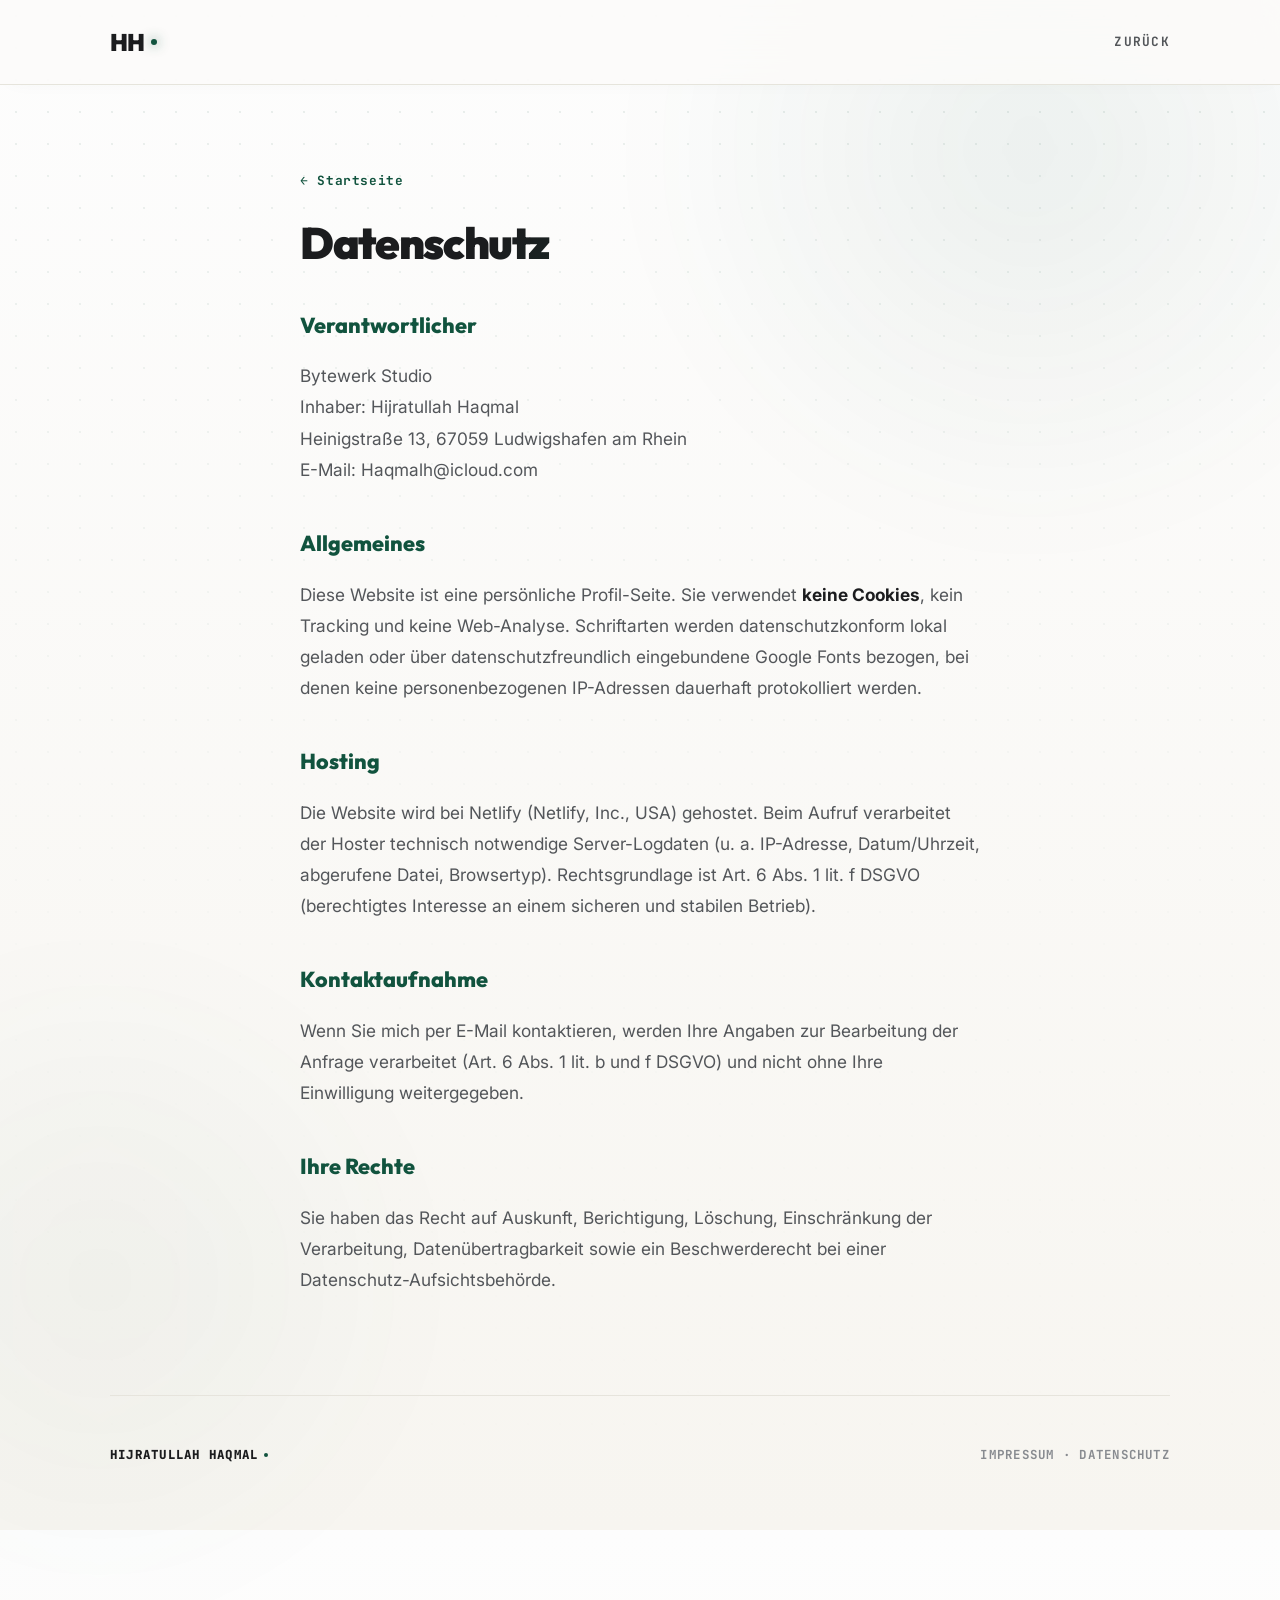
==== datenschutz.html @ a811b658 "Initial commit with clean portfolio website" ====
<!DOCTYPE html>
<html lang="de">
<head>
  <meta charset="UTF-8" />
  <meta name="viewport" content="width=device-width, initial-scale=1.0" />
  <title>Datenschutz — Hijratullah Haqmal</title>
  <meta name="robots" content="noindex" />
  <link rel="icon" href="data:image/svg+xml,%3Csvg xmlns='http://www.w3.org/2000/svg' viewBox='0 0 32 32'%3E%3Crect width='32' height='32' fill='%23fbfbf9'/%3E%3Ctext x='16' y='23' font-family='monospace' font-size='18' font-weight='700' fill='%23155c46' text-anchor='middle'%3Eh%3C/text%3E%3C/svg%3E" />
  <link rel="stylesheet" href="styles.css" />
</head>
<body>
  <!-- Ambient background glow elements -->
  <div class="bg-glow"></div>

  <header class="site-header">
    <div class="wrap nav">
      <a href="index.html" class="brand">HH</a>
      <nav class="nav-menu" aria-label="Navigation">
        <a href="index.html">Zurück</a>
      </nav>
    </div>
  </header>

  <main class="wrap legal">
    <a class="back" href="index.html">← Startseite</a>
    <h1>Datenschutz</h1>

    <h2>Verantwortlicher</h2>
    <p>
      Bytewerk Studio<br />
      Inhaber: Hijratullah Haqmal<br />
      Heinigstraße 13, 67059 Ludwigshafen am Rhein<br />
      E-Mail: Haqmalh@icloud.com
    </p>

    <h2>Allgemeines</h2>
    <p>
      Diese Website ist eine persönliche Profil-Seite. Sie verwendet <strong>keine Cookies</strong>,
      kein Tracking und keine Web-Analyse. Schriftarten werden datenschutzkonform lokal geladen
      oder über datenschutzfreundlich eingebundene Google Fonts bezogen, bei denen keine personenbezogenen
      IP-Adressen dauerhaft protokolliert werden.
    </p>

    <h2>Hosting</h2>
    <p>
      Die Website wird bei Netlify (Netlify, Inc., USA) gehostet. Beim Aufruf verarbeitet der
      Hoster technisch notwendige Server-Logdaten (u. a. IP-Adresse, Datum/Uhrzeit, abgerufene
      Datei, Browsertyp). Rechtsgrundlage ist Art. 6 Abs. 1 lit. f DSGVO (berechtigtes Interesse
      an einem sicheren und stabilen Betrieb).
    </p>

    <h2>Kontaktaufnahme</h2>
    <p>
      Wenn Sie mich per E-Mail kontaktieren, werden Ihre Angaben zur Bearbeitung der
      Anfrage verarbeitet (Art. 6 Abs. 1 lit. b und f DSGVO) und nicht ohne Ihre Einwilligung
      weitergegeben.
    </p>

    <h2>Ihre Rechte</h2>
    <p>
      Sie haben das Recht auf Auskunft, Berichtigung, Löschung, Einschränkung der Verarbeitung,
      Datenübertragbarkeit sowie ein Beschwerderecht bei einer Datenschutz-Aufsichtsbehörde.
    </p>
  </main>

  <!-- Ambient bottom background glow -->
  <div class="bg-glow-bottom"></div>

  <footer class="wrap footer">
    <span class="name">Hijratullah Haqmal</span>
    <span><a href="impressum.html">Impressum</a> · <a href="datenschutz.html">Datenschutz</a></span>
  </footer>

  <script>
    // Dynamic header styling on scroll
    const header = document.querySelector('.site-header');
    window.addEventListener('scroll', () => {
      if (window.scrollY > 40) {
        header.style.boxShadow = '0 12px 30px -15px rgba(17, 83, 62, 0.12)';
      } else {
        header.style.boxShadow = '0 4px 20px -10px rgba(17, 83, 62, 0.05)';
      }
    });
  </script>
</body>
</html>
---- styles.css ----
@import url('https://fonts.googleapis.com/css2?family=Inter:wght@300;400;500;600;700&family=JetBrains+Mono:wght@400;500;600;700&family=Outfit:wght@400;500;600;700;800;900&display=swap');

:root {
  /* Typografie-Tokens */
  --font-sans: 'Inter', -apple-system, BlinkMacSystemFont, "Segoe UI", Roboto, Helvetica, Arial, sans-serif;
  --font-display: 'Outfit', var(--font-sans);
  --font-mono: 'JetBrains Mono', ui-monospace, SFMono-Regular, Menlo, Monaco, Consolas, monospace;

  /* Übergangszeiträume */
  --transition-fast: all 0.2s cubic-bezier(0.25, 0.46, 0.45, 0.94);
  --transition-normal: all 0.4s cubic-bezier(0.16, 1, 0.3, 1);
  --transition-slow: all 0.6s cubic-bezier(0.16, 1, 0.3, 1);

  /* Reiche, luxuriöse Farbpalette (Warm Cream & Deep Executive Emerald) */
  --bg: #fcfbfa;
  --bg-gradient: linear-gradient(180deg, #fdfdfd 0%, #f7f5f0 100%);
  --paper: #ffffff;
  --text: #1b1c1e;
  --text-muted: #53565a;
  --text-faint: #888b90;
  --line: #e6e4dc;
  --accent: #11533e; /* Tiefes Smaragdgrün */
  --accent-rgb: 17, 83, 62;
  --accent-soft: rgba(17, 83, 62, 0.05);
  --accent-hover: #0c3e2e;
  --accent-light: #e5edf9; /* Super soft accent light */
  
  /* Reiches, dreidimensionales Schatten-System (Premium Executive) */
  --shadow-sm: 0 4px 12px rgba(17, 83, 62, 0.03);
  --shadow-md: 0 16px 40px rgba(17, 83, 62, 0.05), 0 2px 12px rgba(0, 0, 0, 0.01);
  --shadow-lg: 0 30px 60px -15px rgba(17, 83, 62, 0.1), 0 4px 20px rgba(0, 0, 0, 0.02);
  
  --pill-bg: #eae8df;
  --pill-text: #4e4c44;
  --border-radius-sm: 8px;
  --border-radius-md: 16px;
  --border-radius-lg: 24px;
}

/* ---------- Global Reset & Base ---------- */
* {
  box-sizing: border-box;
}

html {
  scroll-behavior: smooth;
}

body {
  margin: 0;
  background-color: var(--bg);
  background-image: var(--bg-gradient);
  color: var(--text);
  font-family: var(--font-sans);
  font-size: 16px;
  line-height: 1.75;
  -webkit-font-smoothing: antialiased;
  -moz-osx-font-smoothing: grayscale;
  text-rendering: optimizeLegibility;
  position: relative;
  overflow-x: hidden;
}

/* Edles Dotted-Tech-Grid im Hintergrund (Premium & Datenfokussiert) */
body::before {
  content: '';
  position: absolute;
  inset: 0;
  background-image: radial-gradient(rgba(17, 83, 62, 0.09) 1.5px, transparent 1.5px);
  background-size: 32px 32px;
  mask-image: linear-gradient(to bottom, rgba(0, 0, 0, 1) 0%, rgba(0, 0, 0, 0.15) 60%, rgba(0, 0, 0, 0) 100%);
  -webkit-mask-image: linear-gradient(to bottom, rgba(0, 0, 0, 1) 0%, rgba(0, 0, 0, 0.15) 60%, rgba(0, 0, 0, 0) 100%);
  z-index: -2;
  pointer-events: none;
}

.wrap {
  width: min(1060px, calc(100% - 48px));
  margin: 0 auto;
}

a {
  color: inherit;
  text-decoration: none;
  transition: var(--transition-fast);
}

p, h1, h2, h3, figure, dl, dd, ul {
  margin: 0;
}

ul {
  padding: 0;
  list-style: none;
}

/* Dekorative Hintergrund-Leuchtpunkte (Ambient Glows) */
.bg-glow {
  position: absolute;
  width: 800px;
  height: 800px;
  background: radial-gradient(circle, rgba(17, 83, 62, 0.07) 0%, transparent 70%);
  top: -250px;
  right: -150px;
  z-index: -1;
  pointer-events: none;
  filter: blur(40px);
}

.bg-glow-bottom {
  position: absolute;
  width: 700px;
  height: 700px;
  background: radial-gradient(circle, rgba(17, 83, 62, 0.04) 0%, transparent 70%);
  bottom: -100px;
  left: -250px;
  z-index: -1;
  pointer-events: none;
  filter: blur(40px);
}

/* Custom Scrollbar */
::-webkit-scrollbar {
  width: 10px;
}
::-webkit-scrollbar-track {
  background: #f5f3ee;
}
::-webkit-scrollbar-thumb {
  background: #c7c5be;
  border-radius: 5px;
  border: 2px solid #f5f3ee;
  transition: var(--transition-fast);
}
::-webkit-scrollbar-thumb:hover {
  background: var(--accent);
}

/* ---------- Header & Navigation ---------- */
.site-header {
  position: sticky;
  top: 0;
  z-index: 100;
  background-color: rgba(252, 251, 250, 0.85);
  backdrop-filter: blur(20px);
  -webkit-backdrop-filter: blur(20px);
  border-bottom: 1px solid var(--line);
  box-shadow: 0 4px 30px -10px rgba(17, 83, 62, 0.03);
  transition: var(--transition-normal);
}

.nav {
  display: flex;
  align-items: center;
  justify-content: space-between;
  min-height: 84px;
  gap: 24px;
}

.brand {
  font-family: var(--font-display);
  font-size: 1.5rem;
  font-weight: 900;
  letter-spacing: -0.03em;
  color: var(--text);
  display: flex;
  align-items: center;
  gap: 6px;
  position: relative;
}

.brand::after {
  content: '';
  display: inline-block;
  width: 6px;
  height: 6px;
  border-radius: 50%;
  background-color: var(--accent);
  box-shadow: 0 0 12px rgba(17, 83, 62, 0.8);
}

.nav-menu {
  display: flex;
  gap: 36px;
}

.nav-menu a {
  font-family: var(--font-mono);
  font-size: 0.8rem;
  font-weight: 700;
  letter-spacing: 0.1em;
  text-transform: uppercase;
  color: var(--text-muted);
  position: relative;
  padding: 8px 0;
}

.nav-menu a::after {
  content: '';
  position: absolute;
  bottom: 0;
  left: 50%;
  width: 0;
  height: 3px;
  background-color: var(--accent);
  border-radius: 2px;
  transition: var(--transition-fast);
  transform: translateX(-50%);
}

.nav-menu a:hover {
  color: var(--accent);
}

.nav-menu a:hover::after {
  width: 80%;
}

/* ---------- Intro / Hero (Masterpiece Edition) ---------- */
.intro {
  display: grid;
  grid-template-columns: minmax(0, 1fr) 300px;
  gap: 72px;
  align-items: center;
  padding: 120px 0 100px;
}

.intro-content {
  display: flex;
  flex-direction: column;
}

.eyebrow {
  font-family: var(--font-mono);
  font-size: 0.82rem;
  font-weight: 700;
  letter-spacing: 0.2em;
  text-transform: uppercase;
  color: var(--accent);
  margin-bottom: 20px;
  display: flex;
  align-items: center;
  gap: 12px;
}

.eyebrow::after {
  content: '';
  width: 50px;
  height: 2px;
  background-color: var(--accent);
  opacity: 0.7;
}

h1 {
  font-family: var(--font-display);
  font-size: clamp(3.2rem, 7.5vw, 4.8rem);
  line-height: 1.05;
  font-weight: 900;
  letter-spacing: -0.04em;
  color: var(--text);
  margin-bottom: 24px;
  /* Edler, dezenter Farbverlauf für die Hauptüberschrift */
  background: linear-gradient(135deg, #1b1c1e 30%, var(--accent) 100%);
  -webkit-background-clip: text;
  -webkit-text-fill-color: transparent;
}

.subtitle {
  font-size: 1.5rem;
  line-height: 1.45;
  font-weight: 800;
  color: var(--accent);
  max-width: 34ch;
  margin-bottom: 24px;
  letter-spacing: -0.01em;
}

.lead {
  color: var(--text-muted);
  font-size: 1.1rem;
  line-height: 1.8;
  max-width: 52ch;
  margin-bottom: 32px;
}

.skill-pills {
  display: flex;
  flex-wrap: wrap;
  gap: 10px;
  margin-bottom: 40px;
}

.skill-pill {
  font-family: var(--font-mono);
  font-size: 0.76rem;
  font-weight: 700;
  padding: 8px 16px;
  background-color: var(--paper);
  color: var(--text);
  border-radius: 30px;
  border: 1px solid var(--line);
  box-shadow: var(--shadow-sm);
  transition: var(--transition-fast);
  display: inline-flex;
  align-items: center;
  gap: 6px;
}

.skill-pill::before {
  content: '';
  display: inline-block;
  width: 6px;
  height: 6px;
  border-radius: 50%;
  background-color: var(--accent);
  opacity: 0.6;
}

.skill-pill:hover {
  border-color: var(--accent);
  background-color: rgba(17, 83, 62, 0.04);
  color: var(--accent);
  transform: translateY(-3px);
  box-shadow: 0 8px 20px rgba(17, 83, 62, 0.08);
}

.links {
  display: flex;
  flex-wrap: wrap;
  gap: 12px 32px;
  font-family: var(--font-mono);
  font-size: 0.85rem;
  letter-spacing: 0.02em;
}

.links a {
  color: var(--accent);
  font-weight: 800;
  border-bottom: 2px solid rgba(17, 83, 62, 0.2);
  padding-bottom: 4px;
  display: inline-flex;
  align-items: center;
  gap: 6px;
}

.links a:hover {
  border-bottom-color: var(--accent);
  color: var(--accent-hover);
  transform: translateY(-3px);
}

.portrait-block {
  display: flex;
  flex-direction: column;
  align-items: center;
  justify-self: end;
}

.portrait-wrapper {
  position: relative;
  border-radius: var(--border-radius-md);
  overflow: hidden;
  box-shadow: var(--shadow-lg);
  transition: var(--transition-normal);
  aspect-ratio: 4 / 5;
  width: 290px;
  border: 5px solid var(--paper);
}

.portrait-wrapper::after {
  content: '';
  position: absolute;
  inset: 0;
  border: 1px solid rgba(17, 83, 62, 0.08);
  border-radius: calc(var(--border-radius-md) - 5px);
  pointer-events: none;
}

.portrait {
  display: block;
  width: 100%;
  height: 100%;
  object-fit: cover;
  transition: var(--transition-slow);
}

.portrait-wrapper:hover {
  transform: translateY(-10px) scale(1.02);
  box-shadow: 0 30px 60px -12px rgba(17, 83, 62, 0.22), 0 10px 30px rgba(0, 0, 0, 0.05);
}

.portrait-wrapper:hover .portrait {
  transform: scale(1.06);
}

figcaption {
  margin-top: 18px;
  font-family: var(--font-display);
  font-size: 0.85rem;
  letter-spacing: 0.05em;
  text-transform: uppercase;
  color: var(--accent);
  text-align: center;
  font-weight: 800;
}

/* ---------- Sections Layout ---------- */
.section {
  display: grid;
  grid-template-columns: 240px minmax(0, 1fr);
  gap: 64px;
  padding: 96px 0;
  border-top: 1px solid var(--line);
}

.sec-head {
  display: flex;
  flex-direction: column;
  gap: 12px;
  position: sticky;
  top: 130px;
  height: fit-content;
  z-index: 5;
}

.sec-head .num {
  font-family: var(--font-mono);
  font-size: 0.78rem;
  font-weight: 800;
  color: var(--accent);
  background-color: rgba(17, 83, 62, 0.06);
  padding: 4px 12px;
  border-radius: 20px;
  width: fit-content;
  letter-spacing: 0.05em;
  border: 1px solid rgba(17, 83, 62, 0.12);
}

.sec-head h2 {
  font-family: var(--font-display);
  font-size: 1.55rem;
  font-weight: 900;
  letter-spacing: -0.02em;
  color: var(--text);
}

.body {
  max-width: 100%;
}

.body > p {
  color: var(--text-muted);
  font-size: 1.1rem;
  line-height: 1.8;
}

.body > p strong {
  color: var(--text);
  font-weight: 600;
}

.body > p + p {
  margin-top: 20px;
}

/* ---------- Facts Table (Rich Showcase) ---------- */
.facts {
  margin-top: 48px;
  border-top: 1px solid var(--line);
  background-color: var(--paper);
  border-radius: var(--border-radius-md);
  border: 1px solid var(--line);
  box-shadow: var(--shadow-md);
  overflow: hidden;
}

.facts > div {
  display: grid;
  grid-template-columns: 180px minmax(0, 1fr);
  gap: 24px;
  padding: 22px 32px;
  border-bottom: 1px solid var(--line);
  transition: var(--transition-fast);
}

.facts > div:last-child {
  border-bottom: none;
}

.facts > div:hover {
  background-color: rgba(17, 83, 62, 0.02);
}

.facts dt {
  font-family: var(--font-mono);
  font-size: 0.76rem;
  font-weight: 800;
  letter-spacing: 0.12em;
  text-transform: uppercase;
  color: var(--accent);
  align-self: center;
}

.facts dd {
  font-weight: 650;
  color: var(--text);
  font-size: 1.05rem;
}

/* ---------- Focus Areas / Schwerpunkte Cards (Glow Edition) ---------- */
.areas {
  display: grid;
  grid-template-columns: repeat(auto-fit, minmax(240px, 1fr));
  gap: 28px;
  border: none;
}

.areas li {
  background-color: var(--paper);
  border: 1px solid var(--line);
  border-top: 5px solid var(--accent); /* Rich emerald top border */
  border-radius: var(--border-radius-md);
  padding: 44px 32px;
  box-shadow: var(--shadow-md);
  transition: var(--transition-normal);
  display: flex;
  flex-direction: column;
  gap: 20px;
  position: relative;
  overflow: hidden;
}

.areas li::before {
  content: '';
  position: absolute;
  top: 0;
  left: 0;
  right: 0;
  height: 120px;
  background: linear-gradient(180deg, rgba(17, 83, 62, 0.04) 0%, transparent 100%);
  opacity: 0;
  transition: var(--transition-normal);
  pointer-events: none;
}

.areas li:hover {
  transform: translateY(-10px);
  box-shadow: var(--shadow-lg);
  border-color: rgba(17, 83, 62, 0.4);
}

.areas li:hover::before {
  opacity: 1;
}

.areas-icon {
  width: 56px;
  height: 56px;
  border-radius: 14px;
  background-color: rgba(17, 83, 62, 0.05);
  color: var(--accent);
  display: flex;
  align-items: center;
  justify-content: center;
  transition: var(--transition-normal);
  border: 1px solid rgba(17, 83, 62, 0.1);
  box-shadow: var(--shadow-sm);
}

.areas li:hover class: .areas-icon {
  background-color: var(--accent);
  color: #ffffff;
}

.areas li:hover .areas-icon {
  background-color: var(--accent);
  color: #ffffff;
  transform: scale(1.1) rotate(6deg);
  box-shadow: 0 8px 20px rgba(17, 83, 62, 0.2);
}

.areas h3 {
  font-family: var(--font-display);
  font-size: 1.35rem;
  font-weight: 800;
  color: var(--text);
  letter-spacing: -0.01em;
}

.areas p {
  color: var(--text-muted);
  font-size: 1rem;
  line-height: 1.7;
  margin: 0;
}

/* ---------- Werdegang / Timeline Cards (Pulse & Elevation) ---------- */
.cv {
  position: relative;
  border: none;
  padding-left: 40px;
}

.cv::before {
  content: '';
  position: absolute;
  left: 9px;
  top: 20px;
  bottom: 20px;
  width: 3px;
  background: linear-gradient(to bottom, var(--accent) 0%, rgba(17, 83, 62, 0.2) 70%, var(--line) 100%);
  border-radius: 3px;
}

.cv li {
  display: block;
  position: relative;
  background-color: var(--paper);
  border: 1px solid var(--line);
  border-radius: var(--border-radius-md);
  padding: 32px 36px;
  box-shadow: var(--shadow-md);
  margin-bottom: 32px;
  transition: var(--transition-normal);
}

.cv li:last-child {
  margin-bottom: 0;
}

/* Doppelter, pulsierender Wegpunkt-Ring auf der Timeline */
.cv li::before {
  content: '';
  position: absolute;
  left: -41px;
  top: 36px;
  width: 14px;
  height: 14px;
  border-radius: 50%;
  background-color: var(--bg);
  border: 4px solid var(--accent);
  z-index: 2;
  box-shadow: 0 0 0 5px var(--paper), 0 0 0 8px rgba(17, 83, 62, 0.12);
  transition: var(--transition-normal);
}

.cv li:hover {
  transform: translateX(10px);
  box-shadow: var(--shadow-lg);
  border-color: rgba(17, 83, 62, 0.35);
}

.cv li:hover::before {
  background-color: var(--accent);
  transform: scale(1.35);
  box-shadow: 0 0 0 5px var(--paper), 0 0 0 10px rgba(17, 83, 62, 0.2), 0 0 15px rgba(17, 83, 62, 0.5);
}

.cv-item-header {
  display: flex;
  justify-content: space-between;
  align-items: baseline;
  flex-wrap: wrap;
  gap: 8px;
  margin-bottom: 10px;
}

.cv .period {
  font-family: var(--font-mono);
  font-size: 0.8rem;
  font-weight: 700;
  color: var(--accent);
  background-color: rgba(17, 83, 62, 0.05);
  padding: 4px 12px;
  border-radius: 20px;
  border: 1px solid rgba(17, 83, 62, 0.1);
  order: 2;
}

.cv .role {
  font-family: var(--font-display);
  font-size: 1.35rem;
  font-weight: 800;
  color: var(--text);
  letter-spacing: -0.01em;
  order: 1;
}

.cv .where {
  font-family: var(--font-sans);
  font-size: 1.02rem;
  font-weight: 600;
  color: var(--text-muted);
  margin-bottom: 10px;
}

.cv .desc {
  margin-top: 10px;
  color: var(--text-muted);
  font-size: 1rem;
  line-height: 1.7;
}

/* ---------- Kontakt CTA Card (Vibrant Panel) ---------- */
.contact-card {
  background-color: var(--paper);
  border: 1px solid var(--line);
  border-top: 6px solid var(--accent);
  border-radius: var(--border-radius-md);
  padding: 56px 48px;
  box-shadow: var(--shadow-lg);
  transition: var(--transition-normal);
  position: relative;
  overflow: hidden;
}

.contact-card::before {
  content: '';
  position: absolute;
  top: -50%;
  right: -30%;
  width: 360px;
  height: 360px;
  background: radial-gradient(circle, rgba(17, 83, 62, 0.08) 0%, transparent 70%);
  pointer-events: none;
}

.contact-card:hover {
  box-shadow: 0 40px 80px -20px rgba(17, 83, 62, 0.18), 0 5px 25px rgba(0, 0, 0, 0.02);
  border-color: rgba(17, 83, 62, 0.4);
}

.contact-card p {
  font-size: 1.15rem;
  color: var(--text-muted);
  max-width: 48ch;
  margin-bottom: 40px;
  line-height: 1.8;
}

.contact-buttons {
  display: flex;
  flex-wrap: wrap;
  gap: 20px;
  margin-bottom: 32px;
}

.btn {
  display: inline-flex;
  align-items: center;
  gap: 12px;
  padding: 16px 36px;
  border-radius: 12px;
  font-family: var(--font-sans);
  font-size: 0.95rem;
  font-weight: 700;
  transition: var(--transition-fast);
  cursor: pointer;
  border: 1px solid transparent;
}

.btn svg {
  width: 20px;
  height: 20px;
}

.btn-primary {
  background-color: var(--accent);
  color: #ffffff !important;
  box-shadow: 0 8px 24px rgba(17, 83, 62, 0.25);
}

.btn-primary:hover {
  background-color: var(--accent-hover);
  transform: translateY(-4px);
  box-shadow: 0 12px 32px rgba(17, 83, 62, 0.35);
}

.btn-secondary {
  background-color: var(--paper);
  color: var(--accent) !important;
  border-color: rgba(17, 83, 62, 0.25);
  box-shadow: var(--shadow-sm);
}

.btn-secondary:hover {
  background-color: rgba(17, 83, 62, 0.04);
  border-color: var(--accent);
  transform: translateY(-4px);
  box-shadow: 0 8px 20px rgba(17, 83, 62, 0.08);
}

.email-display {
  display: flex;
  align-items: center;
  gap: 10px;
  font-family: var(--font-mono);
  font-size: 0.95rem;
  color: var(--text-muted);
  font-weight: 700;
}

.email-display svg {
  width: 20px;
  height: 20px;
  color: var(--accent);
}

/* ---------- Footer ---------- */
.footer {
  display: flex;
  justify-content: space-between;
  gap: 16px 28px;
  flex-wrap: wrap;
  padding: 48px 0 64px;
  border-top: 1px solid var(--line);
  font-family: var(--font-mono);
  font-size: 0.78rem;
  letter-spacing: 0.1em;
  text-transform: uppercase;
  color: var(--text-faint);
  font-weight: 700;
}

.footer a:hover {
  color: var(--accent);
  border-bottom: 2px solid var(--accent);
}

.footer .name {
  color: var(--text);
  font-weight: 800;
  display: flex;
  align-items: center;
  gap: 6px;
}

.footer .name::after {
  content: '';
  display: inline-block;
  width: 4px;
  height: 4px;
  border-radius: 50%;
  background-color: var(--accent);
}

/* ---------- Legal pages (Impressum & Datenschutz) ---------- */
.legal {
  max-width: 68ch;
  padding: 80px 0 80px;
}

.legal .back {
  font-family: var(--font-mono);
  font-size: 0.8rem;
  font-weight: 700;
  letter-spacing: 0.05em;
  color: var(--accent);
  display: inline-flex;
  align-items: center;
  gap: 6px;
  border-bottom: 2px solid transparent;
  padding-bottom: 2px;
}

.legal .back:hover {
  color: var(--accent-hover);
  transform: translateX(-4px);
  border-bottom-color: var(--accent);
}

.legal h1 {
  font-family: var(--font-display);
  font-size: 2.75rem;
  font-weight: 900;
  letter-spacing: -0.03em;
  margin: 24px 0 36px;
  color: var(--text);
  background: linear-gradient(135deg, #1b1c1e 30%, var(--accent) 100%);
  -webkit-background-clip: text;
  -webkit-text-fill-color: transparent;
}

.legal h2 {
  font-family: var(--font-display);
  font-size: 1.35rem;
  font-weight: 800;
  color: var(--accent);
  margin: 40px 0 16px;
  text-transform: none;
}

.legal p {
  color: var(--text-muted);
  font-size: 1.08rem;
  line-height: 1.8;
  margin: 0 0 20px;
}

.legal p strong {
  color: var(--text);
}

/* ---------- Responsive Breakpoints ---------- */
@media (max-width: 860px) {
  .intro {
    grid-template-columns: 1fr;
    gap: 48px;
    padding: 70px 0 60px;
  }
  
  .portrait-block {
    order: -1;
    justify-self: start;
  }
  
  .portrait-wrapper {
    width: 220px;
  }
  
  figcaption {
    text-align: left;
  }
  
  .subtitle {
    font-size: 1.35rem;
    max-width: none;
  }
  
  .section {
    grid-template-columns: 1fr;
    gap: 36px;
    padding: 56px 0;
  }
  
  .sec-head {
    position: static;
  }
  
  .facts > div {
    grid-template-columns: 1fr;
    gap: 8px;
    padding: 18px 24px;
  }
  
  .areas {
    grid-template-columns: 1fr;
    gap: 20px;
  }
  
  .areas li {
    padding: 36px 28px;
  }
  
  .cv {
    padding-left: 32px;
  }
  
  .cv::before {
    left: 7px;
  }
  
  .cv li {
    padding: 28px;
  }
  
  .cv li::before {
    left: -40px;
  }
  
  .cv-item-header {
    flex-direction: column-reverse;
    align-items: flex-start;
    gap: 6px;
  }
  
  .nav-menu {
    gap: 24px;
  }
}

@media (max-width: 480px) {
  .nav-menu {
    gap: 16px;
  }
  
  .nav {
    min-height: 70px;
  }
  
  .brand {
    font-size: 1.25rem;
  }
  
  .contact-card {
    padding: 36px 24px;
  }
  
  .contact-buttons {
    flex-direction: column;
    width: 100%;
  }
  
  .btn {
    width: 100%;
    justify-content: center;
  }
  
  .footer {
    flex-direction: column;
    align-items: flex-start;
    gap: 14px;
  }
}
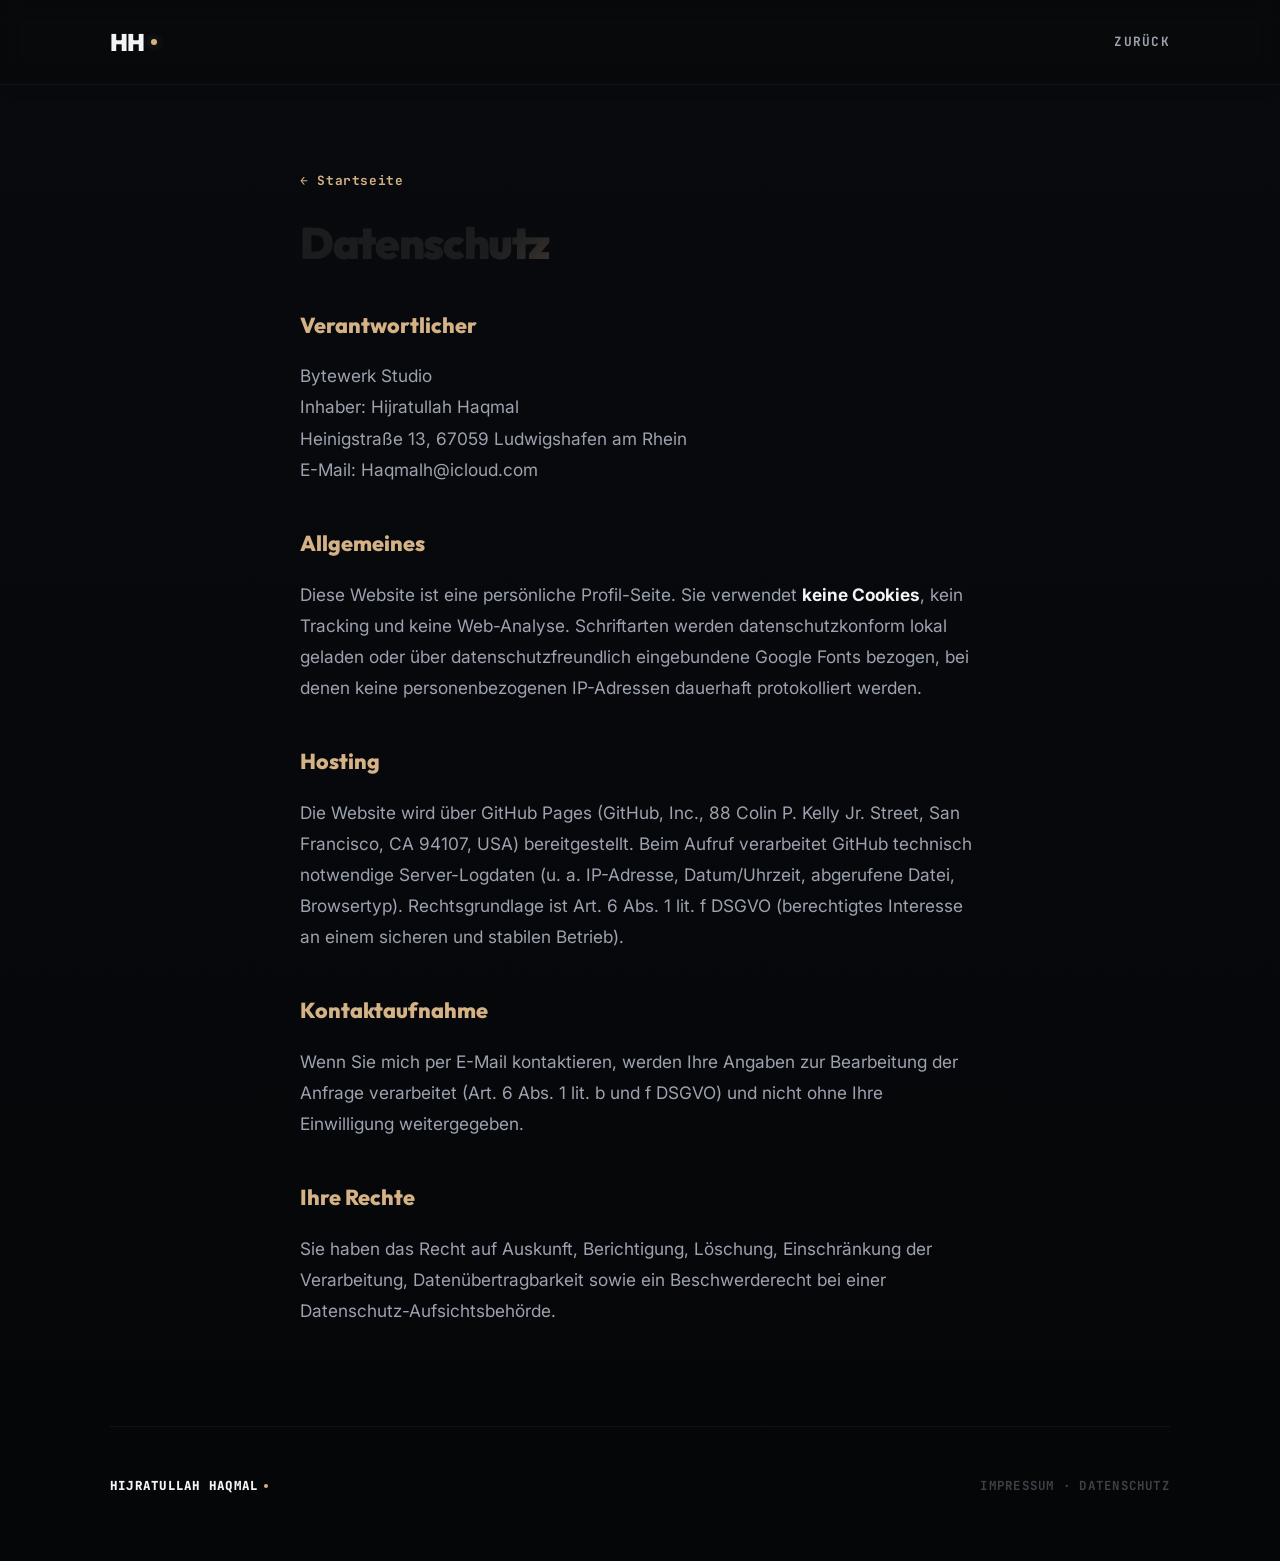
==== commit 34086e51: "design: complete McKinsey style quiet luxury redesign" ====
--- a/datenschutz.html
+++ b/datenschutz.html
@@ -5,7 +5,7 @@
   <meta name="viewport" content="width=device-width, initial-scale=1.0" />
   <title>Datenschutz — Hijratullah Haqmal</title>
   <meta name="robots" content="noindex" />
-  <link rel="icon" href="data:image/svg+xml,%3Csvg xmlns='http://www.w3.org/2000/svg' viewBox='0 0 32 32'%3E%3Crect width='32' height='32' fill='%23fbfbf9'/%3E%3Ctext x='16' y='23' font-family='monospace' font-size='18' font-weight='700' fill='%23155c46' text-anchor='middle'%3Eh%3C/text%3E%3C/svg%3E" />
+  <link rel="icon" href="data:image/svg+xml,%3Csvg xmlns='http://www.w3.org/2000/svg' viewBox='0 0 32 32'%3E%3Crect width='32' height='32' fill='%23090a0c'/%3E%3Ctext x='16' y='23' font-family='monospace' font-size='18' font-weight='700' fill='%23d4b285' text-anchor='middle'%3Eh%3C/text%3E%3C/svg%3E" />
   <link rel="stylesheet" href="styles.css" />
 </head>
 <body>
@@ -43,10 +43,11 @@
 
     <h2>Hosting</h2>
     <p>
-      Die Website wird bei Netlify (Netlify, Inc., USA) gehostet. Beim Aufruf verarbeitet der
-      Hoster technisch notwendige Server-Logdaten (u. a. IP-Adresse, Datum/Uhrzeit, abgerufene
-      Datei, Browsertyp). Rechtsgrundlage ist Art. 6 Abs. 1 lit. f DSGVO (berechtigtes Interesse
-      an einem sicheren und stabilen Betrieb).
+      Die Website wird über GitHub Pages (GitHub, Inc., 88 Colin P. Kelly Jr. Street, San Francisco,
+      CA 94107, USA) bereitgestellt. Beim Aufruf verarbeitet GitHub technisch notwendige
+      Server-Logdaten (u. a. IP-Adresse, Datum/Uhrzeit, abgerufene Datei, Browsertyp).
+      Rechtsgrundlage ist Art. 6 Abs. 1 lit. f DSGVO (berechtigtes Interesse an einem sicheren
+      und stabilen Betrieb).
     </p>
 
     <h2>Kontaktaufnahme</h2>
@@ -76,9 +77,10 @@
     const header = document.querySelector('.site-header');
     window.addEventListener('scroll', () => {
       if (window.scrollY > 40) {
-        header.style.boxShadow = '0 12px 30px -15px rgba(17, 83, 62, 0.12)';
+        header.style.boxShadow = '0 12px 30px -15px rgba(0, 0, 0, 0.5)';
+        header.style.borderBottomColor = 'var(--line)';
       } else {
-        header.style.boxShadow = '0 4px 20px -10px rgba(17, 83, 62, 0.05)';
+        header.style.boxShadow = '0 4px 20px -10px rgba(0, 0, 0, 0.2)';
       }
     });
   </script>
--- a/styles.css
+++ b/styles.css
@@ -11,30 +11,30 @@
   --transition-normal: all 0.4s cubic-bezier(0.16, 1, 0.3, 1);
   --transition-slow: all 0.6s cubic-bezier(0.16, 1, 0.3, 1);
 
-  /* Reiche, luxuriöse Farbpalette (Warm Cream & Deep Executive Emerald) */
-  --bg: #fcfbfa;
-  --bg-gradient: linear-gradient(180deg, #fdfdfd 0%, #f7f5f0 100%);
-  --paper: #ffffff;
-  --text: #1b1c1e;
-  --text-muted: #53565a;
-  --text-faint: #888b90;
-  --line: #e6e4dc;
-  --accent: #11533e; /* Tiefes Smaragdgrün */
-  --accent-rgb: 17, 83, 62;
-  --accent-soft: rgba(17, 83, 62, 0.05);
-  --accent-hover: #0c3e2e;
-  --accent-light: #e5edf9; /* Super soft accent light */
-  
-  /* Reiches, dreidimensionales Schatten-System (Premium Executive) */
-  --shadow-sm: 0 4px 12px rgba(17, 83, 62, 0.03);
-  --shadow-md: 0 16px 40px rgba(17, 83, 62, 0.05), 0 2px 12px rgba(0, 0, 0, 0.01);
-  --shadow-lg: 0 30px 60px -15px rgba(17, 83, 62, 0.1), 0 4px 20px rgba(0, 0, 0, 0.02);
-  
-  --pill-bg: #eae8df;
-  --pill-text: #4e4c44;
-  --border-radius-sm: 8px;
-  --border-radius-md: 16px;
-  --border-radius-lg: 24px;
+  /* McKinsey & Elite Private Bank Farbpalette (Obsidian & Champagner-Gold) */
+  --bg: #08090c;
+  --bg-gradient: linear-gradient(180deg, #090a0e 0%, #050608 100%);
+  --paper: #0d0f14; /* Hochwertiges, flaches Panel */
+  --text: #f3f4f6;
+  --text-muted: #9ca3af;
+  --text-faint: #3e4147;
+  --line: rgba(255, 255, 255, 0.045); /* Haardünne Trennlinien */
+  --accent: #d4b285; /* Champagner-Gold / Messing */
+  --accent-rgb: 212, 178, 133;
+  --accent-soft: rgba(212, 178, 133, 0.05);
+  --accent-hover: #e5c8a3;
+  --accent-light: rgba(212, 178, 133, 0.08);
+  
+  /* Dreidimensionales Schatten-System */
+  --shadow-sm: 0 4px 12px rgba(0, 0, 0, 0.4);
+  --shadow-md: 0 16px 40px rgba(0, 0, 0, 0.5), inset 0 1px 0 rgba(255, 255, 255, 0.02);
+  --shadow-lg: 0 24px 48px rgba(0, 0, 0, 0.6);
+  
+  --pill-bg: rgba(255, 255, 255, 0.04);
+  --pill-text: #d4b285;
+  --border-radius-sm: 6px; /* Klassischere, minimalere Ecken */
+  --border-radius-md: 12px;
+  --border-radius-lg: 18px;
 }
 
 /* ---------- Global Reset & Base ---------- */
@@ -66,7 +66,7 @@
   content: '';
   position: absolute;
   inset: 0;
-  background-image: radial-gradient(rgba(17, 83, 62, 0.09) 1.5px, transparent 1.5px);
+  background-image: radial-gradient(rgba(212, 178, 133, 0.02) 1.5px, transparent 1.5px);
   background-size: 32px 32px;
   mask-image: linear-gradient(to bottom, rgba(0, 0, 0, 1) 0%, rgba(0, 0, 0, 0.15) 60%, rgba(0, 0, 0, 0) 100%);
   -webkit-mask-image: linear-gradient(to bottom, rgba(0, 0, 0, 1) 0%, rgba(0, 0, 0, 0.15) 60%, rgba(0, 0, 0, 0) 100%);
@@ -94,42 +94,22 @@
   list-style: none;
 }
 
-/* Dekorative Hintergrund-Leuchtpunkte (Ambient Glows) */
-.bg-glow {
-  position: absolute;
-  width: 800px;
-  height: 800px;
-  background: radial-gradient(circle, rgba(17, 83, 62, 0.07) 0%, transparent 70%);
-  top: -250px;
-  right: -150px;
-  z-index: -1;
-  pointer-events: none;
-  filter: blur(40px);
-}
-
-.bg-glow-bottom {
-  position: absolute;
-  width: 700px;
-  height: 700px;
-  background: radial-gradient(circle, rgba(17, 83, 62, 0.04) 0%, transparent 70%);
-  bottom: -100px;
-  left: -250px;
-  z-index: -1;
-  pointer-events: none;
-  filter: blur(40px);
+/* Dekorative Hintergrund-Leuchtpunkte (Deaktiviert für absolute Cleanheit) */
+.bg-glow, .bg-glow-bottom {
+  display: none !important;
 }
 
 /* Custom Scrollbar */
 ::-webkit-scrollbar {
-  width: 10px;
+  width: 8px;
 }
 ::-webkit-scrollbar-track {
-  background: #f5f3ee;
+  background: var(--bg);
 }
 ::-webkit-scrollbar-thumb {
-  background: #c7c5be;
-  border-radius: 5px;
-  border: 2px solid #f5f3ee;
+  background: #14171f;
+  border-radius: 4px;
+  border: 2px solid var(--bg);
   transition: var(--transition-fast);
 }
 ::-webkit-scrollbar-thumb:hover {
@@ -141,11 +121,11 @@
   position: sticky;
   top: 0;
   z-index: 100;
-  background-color: rgba(252, 251, 250, 0.85);
-  backdrop-filter: blur(20px);
-  -webkit-backdrop-filter: blur(20px);
+  background-color: rgba(8, 9, 12, 0.9);
+  backdrop-filter: blur(12px);
+  -webkit-backdrop-filter: blur(12px);
   border-bottom: 1px solid var(--line);
-  box-shadow: 0 4px 30px -10px rgba(17, 83, 62, 0.03);
+  box-shadow: 0 4px 30px rgba(0, 0, 0, 0.4);
   transition: var(--transition-normal);
 }
 
@@ -176,7 +156,7 @@
   height: 6px;
   border-radius: 50%;
   background-color: var(--accent);
-  box-shadow: 0 0 12px rgba(17, 83, 62, 0.8);
+  box-shadow: 0 0 8px rgba(212, 178, 133, 0.4);
 }
 
 .nav-menu {
@@ -245,22 +225,22 @@
 
 .eyebrow::after {
   content: '';
-  width: 50px;
-  height: 2px;
+  width: 40px;
+  height: 1px;
   background-color: var(--accent);
-  opacity: 0.7;
+  opacity: 0.6;
 }
 
 h1 {
   font-family: var(--font-display);
-  font-size: clamp(3.2rem, 7.5vw, 4.8rem);
+  font-size: clamp(2.4rem, 7.5vw, 4.8rem);
   line-height: 1.05;
   font-weight: 900;
   letter-spacing: -0.04em;
   color: var(--text);
   margin-bottom: 24px;
-  /* Edler, dezenter Farbverlauf für die Hauptüberschrift */
-  background: linear-gradient(135deg, #1b1c1e 30%, var(--accent) 100%);
+  /* Edler, dezenter Farbverlauf für die Hauptüberschrift (Weiß zu Champagner-Gold) */
+  background: linear-gradient(135deg, #ffffff 40%, var(--accent) 100%);
   -webkit-background-clip: text;
   -webkit-text-fill-color: transparent;
 }
@@ -318,10 +298,9 @@
 
 .skill-pill:hover {
   border-color: var(--accent);
-  background-color: rgba(17, 83, 62, 0.04);
-  color: var(--accent);
-  transform: translateY(-3px);
-  box-shadow: 0 8px 20px rgba(17, 83, 62, 0.08);
+  background-color: var(--accent-soft);
+  color: var(--accent);
+  transform: translateY(-2px);
 }
 
 .links {
@@ -335,8 +314,8 @@
 
 .links a {
   color: var(--accent);
-  font-weight: 800;
-  border-bottom: 2px solid rgba(17, 83, 62, 0.2);
+  font-weight: 700;
+  border-bottom: 1px solid rgba(212, 178, 133, 0.25);
   padding-bottom: 4px;
   display: inline-flex;
   align-items: center;
@@ -346,7 +325,7 @@
 .links a:hover {
   border-bottom-color: var(--accent);
   color: var(--accent-hover);
-  transform: translateY(-3px);
+  transform: translateY(-2px);
 }
 
 .portrait-block {
@@ -371,7 +350,7 @@
   content: '';
   position: absolute;
   inset: 0;
-  border: 1px solid rgba(17, 83, 62, 0.08);
+  border: 1px solid rgba(212, 178, 133, 0.15);
   border-radius: calc(var(--border-radius-md) - 5px);
   pointer-events: none;
 }
@@ -385,12 +364,13 @@
 }
 
 .portrait-wrapper:hover {
-  transform: translateY(-10px) scale(1.02);
-  box-shadow: 0 30px 60px -12px rgba(17, 83, 62, 0.22), 0 10px 30px rgba(0, 0, 0, 0.05);
+  transform: translateY(-4px) scale(1.01);
+  box-shadow: 0 20px 40px rgba(0, 0, 0, 0.6), inset 0 1px 0 rgba(255, 255, 255, 0.05);
+  border-color: var(--accent);
 }
 
 .portrait-wrapper:hover .portrait {
-  transform: scale(1.06);
+  transform: scale(1.03);
 }
 
 figcaption {
@@ -426,14 +406,14 @@
 .sec-head .num {
   font-family: var(--font-mono);
   font-size: 0.78rem;
-  font-weight: 800;
-  color: var(--accent);
-  background-color: rgba(17, 83, 62, 0.06);
-  padding: 4px 12px;
-  border-radius: 20px;
+  font-weight: 700;
+  color: var(--accent);
+  background-color: var(--accent-soft);
+  padding: 4px 10px;
+  border-radius: var(--border-radius-sm);
   width: fit-content;
   letter-spacing: 0.05em;
-  border: 1px solid rgba(17, 83, 62, 0.12);
+  border: 1px solid rgba(212, 178, 133, 0.15);
 }
 
 .sec-head h2 {
@@ -468,6 +448,8 @@
   margin-top: 48px;
   border-top: 1px solid var(--line);
   background-color: var(--paper);
+  backdrop-filter: blur(24px);
+  -webkit-backdrop-filter: blur(24px);
   border-radius: var(--border-radius-md);
   border: 1px solid var(--line);
   box-shadow: var(--shadow-md);
@@ -488,7 +470,7 @@
 }
 
 .facts > div:hover {
-  background-color: rgba(17, 83, 62, 0.02);
+  background-color: rgba(255, 255, 255, 0.015);
 }
 
 .facts dt {
@@ -518,9 +500,8 @@
 .areas li {
   background-color: var(--paper);
   border: 1px solid var(--line);
-  border-top: 5px solid var(--accent); /* Rich emerald top border */
   border-radius: var(--border-radius-md);
-  padding: 44px 32px;
+  padding: 40px 32px;
   box-shadow: var(--shadow-md);
   transition: var(--transition-normal);
   display: flex;
@@ -536,17 +517,17 @@
   top: 0;
   left: 0;
   right: 0;
-  height: 120px;
-  background: linear-gradient(180deg, rgba(17, 83, 62, 0.04) 0%, transparent 100%);
+  height: 2px;
+  background: linear-gradient(90deg, transparent, var(--accent), transparent);
   opacity: 0;
   transition: var(--transition-normal);
   pointer-events: none;
 }
 
 .areas li:hover {
-  transform: translateY(-10px);
+  transform: translateY(-4px);
   box-shadow: var(--shadow-lg);
-  border-color: rgba(17, 83, 62, 0.4);
+  border-color: rgba(212, 178, 133, 0.2);
 }
 
 .areas li:hover::before {
@@ -554,29 +535,23 @@
 }
 
 .areas-icon {
-  width: 56px;
-  height: 56px;
-  border-radius: 14px;
-  background-color: rgba(17, 83, 62, 0.05);
+  width: 48px;
+  height: 48px;
+  border-radius: var(--border-radius-sm);
+  background-color: var(--accent-soft);
   color: var(--accent);
   display: flex;
   align-items: center;
   justify-content: center;
   transition: var(--transition-normal);
-  border: 1px solid rgba(17, 83, 62, 0.1);
-  box-shadow: var(--shadow-sm);
-}
-
-.areas li:hover class: .areas-icon {
-  background-color: var(--accent);
-  color: #ffffff;
+  border: 1px solid rgba(212, 178, 133, 0.15);
 }
 
 .areas li:hover .areas-icon {
   background-color: var(--accent);
-  color: #ffffff;
-  transform: scale(1.1) rotate(6deg);
-  box-shadow: 0 8px 20px rgba(17, 83, 62, 0.2);
+  color: #07080a;
+  transform: translateY(-2px);
+  box-shadow: 0 4px 12px rgba(212, 178, 133, 0.2);
 }
 
 .areas h3 {
@@ -607,9 +582,8 @@
   left: 9px;
   top: 20px;
   bottom: 20px;
-  width: 3px;
-  background: linear-gradient(to bottom, var(--accent) 0%, rgba(17, 83, 62, 0.2) 70%, var(--line) 100%);
-  border-radius: 3px;
+  width: 1px;
+  background: linear-gradient(to bottom, var(--accent) 0%, rgba(212, 178, 133, 0.1) 80%, transparent 100%);
 }
 
 .cv li {
@@ -618,42 +592,37 @@
   background-color: var(--paper);
   border: 1px solid var(--line);
   border-radius: var(--border-radius-md);
-  padding: 32px 36px;
+  padding: 28px 32px;
   box-shadow: var(--shadow-md);
-  margin-bottom: 32px;
+  margin-bottom: 28px;
   transition: var(--transition-normal);
-}
-
-.cv li:last-child {
-  margin-bottom: 0;
 }
 
 /* Doppelter, pulsierender Wegpunkt-Ring auf der Timeline */
 .cv li::before {
   content: '';
   position: absolute;
-  left: -41px;
-  top: 36px;
-  width: 14px;
-  height: 14px;
+  left: -37px;
+  top: 34px;
+  width: 10px;
+  height: 10px;
   border-radius: 50%;
   background-color: var(--bg);
-  border: 4px solid var(--accent);
+  border: 2px solid var(--accent);
   z-index: 2;
-  box-shadow: 0 0 0 5px var(--paper), 0 0 0 8px rgba(17, 83, 62, 0.12);
+  box-shadow: 0 0 0 4px var(--bg);
   transition: var(--transition-normal);
 }
 
 .cv li:hover {
-  transform: translateX(10px);
+  transform: translateX(6px);
   box-shadow: var(--shadow-lg);
-  border-color: rgba(17, 83, 62, 0.35);
+  border-color: rgba(212, 178, 133, 0.2);
 }
 
 .cv li:hover::before {
   background-color: var(--accent);
-  transform: scale(1.35);
-  box-shadow: 0 0 0 5px var(--paper), 0 0 0 10px rgba(17, 83, 62, 0.2), 0 0 15px rgba(17, 83, 62, 0.5);
+  box-shadow: 0 0 0 4px var(--bg), 0 0 8px rgba(212, 178, 133, 0.4);
 }
 
 .cv-item-header {
@@ -667,13 +636,13 @@
 
 .cv .period {
   font-family: var(--font-mono);
-  font-size: 0.8rem;
-  font-weight: 700;
-  color: var(--accent);
-  background-color: rgba(17, 83, 62, 0.05);
-  padding: 4px 12px;
-  border-radius: 20px;
-  border: 1px solid rgba(17, 83, 62, 0.1);
+  font-size: 0.76rem;
+  font-weight: 600;
+  color: var(--accent);
+  background-color: var(--accent-soft);
+  padding: 4px 10px;
+  border-radius: var(--border-radius-sm);
+  border: 1px solid rgba(212, 178, 133, 0.15);
   order: 2;
 }
 
@@ -705,9 +674,8 @@
 .contact-card {
   background-color: var(--paper);
   border: 1px solid var(--line);
-  border-top: 6px solid var(--accent);
   border-radius: var(--border-radius-md);
-  padding: 56px 48px;
+  padding: 48px 40px;
   box-shadow: var(--shadow-lg);
   transition: var(--transition-normal);
   position: relative;
@@ -721,13 +689,13 @@
   right: -30%;
   width: 360px;
   height: 360px;
-  background: radial-gradient(circle, rgba(17, 83, 62, 0.08) 0%, transparent 70%);
+  background: radial-gradient(circle, rgba(212, 178, 133, 0.02) 0%, transparent 70%);
   pointer-events: none;
 }
 
 .contact-card:hover {
-  box-shadow: 0 40px 80px -20px rgba(17, 83, 62, 0.18), 0 5px 25px rgba(0, 0, 0, 0.02);
-  border-color: rgba(17, 83, 62, 0.4);
+  box-shadow: var(--shadow-lg);
+  border-color: rgba(212, 178, 133, 0.15);
 }
 
 .contact-card p {
@@ -749,8 +717,8 @@
   display: inline-flex;
   align-items: center;
   gap: 12px;
-  padding: 16px 36px;
-  border-radius: 12px;
+  padding: 14px 32px;
+  border-radius: var(--border-radius-sm);
   font-family: var(--font-sans);
   font-size: 0.95rem;
   font-weight: 700;
@@ -766,28 +734,28 @@
 
 .btn-primary {
   background-color: var(--accent);
-  color: #ffffff !important;
-  box-shadow: 0 8px 24px rgba(17, 83, 62, 0.25);
+  color: #07080a !important;
+  box-shadow: 0 4px 12px rgba(212, 178, 133, 0.15);
 }
 
 .btn-primary:hover {
   background-color: var(--accent-hover);
-  transform: translateY(-4px);
-  box-shadow: 0 12px 32px rgba(17, 83, 62, 0.35);
+  transform: translateY(-2px);
+  box-shadow: 0 8px 20px rgba(212, 178, 133, 0.3);
 }
 
 .btn-secondary {
-  background-color: var(--paper);
+  background-color: rgba(255, 255, 255, 0.03);
   color: var(--accent) !important;
-  border-color: rgba(17, 83, 62, 0.25);
+  border: 1px solid rgba(212, 178, 133, 0.25);
   box-shadow: var(--shadow-sm);
 }
 
 .btn-secondary:hover {
-  background-color: rgba(17, 83, 62, 0.04);
+  background-color: var(--accent-soft);
   border-color: var(--accent);
-  transform: translateY(-4px);
-  box-shadow: 0 8px 20px rgba(17, 83, 62, 0.08);
+  transform: translateY(-2px);
+  box-shadow: 0 4px 12px rgba(212, 178, 133, 0.1);
 }
 
 .email-display {
@@ -965,7 +933,7 @@
   }
   
   .cv li::before {
-    left: -40px;
+    left: -31px; /* Mathematisch präzise zentriert auf Mobile Timeline (left: 7.5px) */
   }
   
   .cv-item-header {
@@ -981,7 +949,11 @@
 
 @media (max-width: 480px) {
   .nav-menu {
-    gap: 16px;
+    gap: 12px;
+  }
+  .nav-menu a {
+    font-size: 0.72rem;
+    letter-spacing: 0.05em;
   }
   
   .nav {
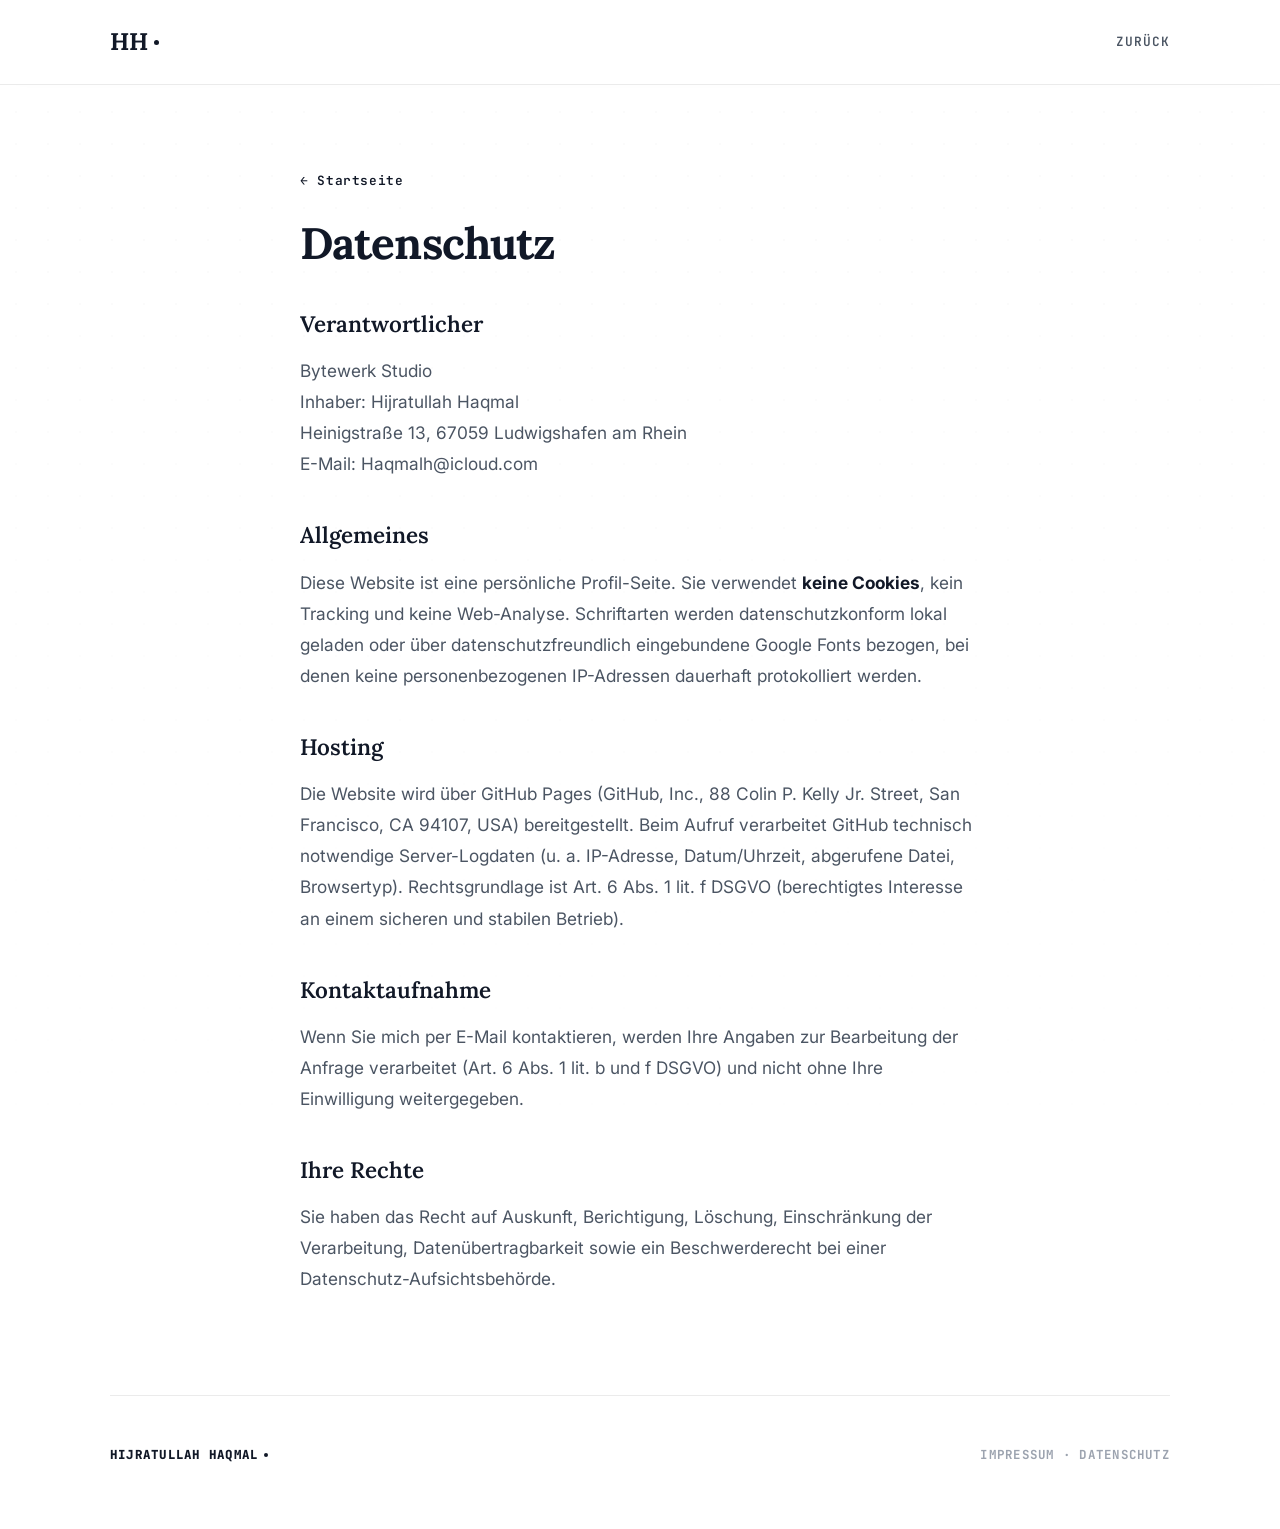
==== commit ee7bc417: "design: fundamental redesign to pure white mckinsey editorial style with lora serif typography" ====
--- a/datenschutz.html
+++ b/datenschutz.html
@@ -5,7 +5,7 @@
   <meta name="viewport" content="width=device-width, initial-scale=1.0" />
   <title>Datenschutz — Hijratullah Haqmal</title>
   <meta name="robots" content="noindex" />
-  <link rel="icon" href="data:image/svg+xml,%3Csvg xmlns='http://www.w3.org/2000/svg' viewBox='0 0 32 32'%3E%3Crect width='32' height='32' fill='%23090a0c'/%3E%3Ctext x='16' y='23' font-family='monospace' font-size='18' font-weight='700' fill='%23d4b285' text-anchor='middle'%3Eh%3C/text%3E%3C/svg%3E" />
+  <link rel="icon" href="data:image/svg+xml,%3Csvg xmlns='http://www.w3.org/2000/svg' viewBox='0 0 32 32'%3E%3Crect width='32' height='32' fill='%23111827'/%3E%3Ctext x='16' y='23' font-family='monospace' font-size='18' font-weight='700' fill='%23ffffff' text-anchor='middle'%3Eh%3C/text%3E%3C/svg%3E" />
   <link rel="stylesheet" href="styles.css" />
 </head>
 <body>
@@ -77,10 +77,10 @@
     const header = document.querySelector('.site-header');
     window.addEventListener('scroll', () => {
       if (window.scrollY > 40) {
-        header.style.boxShadow = '0 12px 30px -15px rgba(0, 0, 0, 0.5)';
+        header.style.boxShadow = '0 8px 24px -12px rgba(0, 0, 0, 0.08)';
         header.style.borderBottomColor = 'var(--line)';
       } else {
-        header.style.boxShadow = '0 4px 20px -10px rgba(0, 0, 0, 0.2)';
+        header.style.boxShadow = '0 4px 20px -10px rgba(0, 0, 0, 0.02)';
       }
     });
   </script>
--- a/styles.css
+++ b/styles.css
@@ -1,9 +1,9 @@
-@import url('https://fonts.googleapis.com/css2?family=Inter:wght@300;400;500;600;700&family=JetBrains+Mono:wght@400;500;600;700&family=Outfit:wght@400;500;600;700;800;900&display=swap');
+@import url('https://fonts.googleapis.com/css2?family=Inter:wght@300;400;500;600;700&family=JetBrains+Mono:wght@400;500;600;700&family=Lora:ital,wght@0,400;0,500;0,600;0,700;1,400&display=swap');
 
 :root {
   /* Typografie-Tokens */
   --font-sans: 'Inter', -apple-system, BlinkMacSystemFont, "Segoe UI", Roboto, Helvetica, Arial, sans-serif;
-  --font-display: 'Outfit', var(--font-sans);
+  --font-display: 'Lora', Georgia, serif;
   --font-mono: 'JetBrains Mono', ui-monospace, SFMono-Regular, Menlo, Monaco, Consolas, monospace;
 
   /* Übergangszeiträume */
@@ -11,30 +11,30 @@
   --transition-normal: all 0.4s cubic-bezier(0.16, 1, 0.3, 1);
   --transition-slow: all 0.6s cubic-bezier(0.16, 1, 0.3, 1);
 
-  /* McKinsey & Elite Private Bank Farbpalette (Obsidian & Champagner-Gold) */
-  --bg: #08090c;
-  --bg-gradient: linear-gradient(180deg, #090a0e 0%, #050608 100%);
-  --paper: #0d0f14; /* Hochwertiges, flaches Panel */
-  --text: #f3f4f6;
-  --text-muted: #9ca3af;
-  --text-faint: #3e4147;
-  --line: rgba(255, 255, 255, 0.045); /* Haardünne Trennlinien */
-  --accent: #d4b285; /* Champagner-Gold / Messing */
-  --accent-rgb: 212, 178, 133;
-  --accent-soft: rgba(212, 178, 133, 0.05);
-  --accent-hover: #e5c8a3;
-  --accent-light: rgba(212, 178, 133, 0.08);
-  
-  /* Dreidimensionales Schatten-System */
-  --shadow-sm: 0 4px 12px rgba(0, 0, 0, 0.4);
-  --shadow-md: 0 16px 40px rgba(0, 0, 0, 0.5), inset 0 1px 0 rgba(255, 255, 255, 0.02);
-  --shadow-lg: 0 24px 48px rgba(0, 0, 0, 0.6);
-  
-  --pill-bg: rgba(255, 255, 255, 0.04);
-  --pill-text: #d4b285;
-  --border-radius-sm: 6px; /* Klassischere, minimalere Ecken */
-  --border-radius-md: 12px;
-  --border-radius-lg: 18px;
+  /* McKinsey & Elite Private Bank Farbpalette (Pure White & Slate Black) */
+  --bg: #ffffff;
+  --bg-gradient: none;
+  --paper: #f9fafb; /* Edler Papier-Hintergrund für Panels */
+  --text: #111827;  /* Obsidian-Schwarz für maximalen Kontrast */
+  --text-muted: #4b5563; /* Elegantes Dunkelgrau */
+  --text-faint: #9ca3af;
+  --line: rgba(0, 0, 0, 0.08); /* Haardünne dunkelgraue Trennlinien */
+  --accent: #111827; /* Corporate Black */
+  --accent-rgb: 17, 24, 39;
+  --accent-soft: rgba(17, 24, 39, 0.04);
+  --accent-hover: #1e293b;
+  --accent-light: rgba(17, 24, 39, 0.06);
+  
+  /* Feines, flaches Schatten-System */
+  --shadow-sm: 0 1px 3px rgba(0, 0, 0, 0.05);
+  --shadow-md: 0 4px 12px rgba(0, 0, 0, 0.03), inset 0 1px 0 rgba(255, 255, 255, 0.8);
+  --shadow-lg: 0 12px 30px rgba(0, 0, 0, 0.04);
+  
+  --pill-bg: rgba(0, 0, 0, 0.03);
+  --pill-text: #111827;
+  --border-radius-sm: 4px; /* Klassische, scharfe Ecken */
+  --border-radius-md: 4px;
+  --border-radius-lg: 6px;
 }
 
 /* ---------- Global Reset & Base ---------- */
@@ -49,7 +49,6 @@
 body {
   margin: 0;
   background-color: var(--bg);
-  background-image: var(--bg-gradient);
   color: var(--text);
   font-family: var(--font-sans);
   font-size: 16px;
@@ -66,7 +65,7 @@
   content: '';
   position: absolute;
   inset: 0;
-  background-image: radial-gradient(rgba(212, 178, 133, 0.02) 1.5px, transparent 1.5px);
+  background-image: radial-gradient(rgba(0, 0, 0, 0.02) 1.5px, transparent 1.5px);
   background-size: 32px 32px;
   mask-image: linear-gradient(to bottom, rgba(0, 0, 0, 1) 0%, rgba(0, 0, 0, 0.15) 60%, rgba(0, 0, 0, 0) 100%);
   -webkit-mask-image: linear-gradient(to bottom, rgba(0, 0, 0, 1) 0%, rgba(0, 0, 0, 0.15) 60%, rgba(0, 0, 0, 0) 100%);
@@ -107,13 +106,13 @@
   background: var(--bg);
 }
 ::-webkit-scrollbar-thumb {
-  background: #14171f;
+  background: #d1d5db;
   border-radius: 4px;
   border: 2px solid var(--bg);
   transition: var(--transition-fast);
 }
 ::-webkit-scrollbar-thumb:hover {
-  background: var(--accent);
+  background: #9ca3af;
 }
 
 /* ---------- Header & Navigation ---------- */
@@ -121,11 +120,11 @@
   position: sticky;
   top: 0;
   z-index: 100;
-  background-color: rgba(8, 9, 12, 0.9);
+  background-color: rgba(255, 255, 255, 0.9);
   backdrop-filter: blur(12px);
   -webkit-backdrop-filter: blur(12px);
   border-bottom: 1px solid var(--line);
-  box-shadow: 0 4px 30px rgba(0, 0, 0, 0.4);
+  box-shadow: 0 2px 20px rgba(0, 0, 0, 0.04);
   transition: var(--transition-normal);
 }
 
@@ -140,8 +139,8 @@
 .brand {
   font-family: var(--font-display);
   font-size: 1.5rem;
-  font-weight: 900;
-  letter-spacing: -0.03em;
+  font-weight: 700;
+  letter-spacing: -0.01em;
   color: var(--text);
   display: flex;
   align-items: center;
@@ -152,11 +151,10 @@
 .brand::after {
   content: '';
   display: inline-block;
-  width: 6px;
-  height: 6px;
+  width: 5px;
+  height: 5px;
   border-radius: 50%;
   background-color: var(--accent);
-  box-shadow: 0 0 8px rgba(212, 178, 133, 0.4);
 }
 
 .nav-menu {
@@ -167,8 +165,8 @@
 .nav-menu a {
   font-family: var(--font-mono);
   font-size: 0.8rem;
-  font-weight: 700;
-  letter-spacing: 0.1em;
+  font-weight: 600;
+  letter-spacing: 0.08em;
   text-transform: uppercase;
   color: var(--text-muted);
   position: relative;
@@ -181,9 +179,8 @@
   bottom: 0;
   left: 50%;
   width: 0;
-  height: 3px;
+  height: 2px;
   background-color: var(--accent);
-  border-radius: 2px;
   transition: var(--transition-fast);
   transform: translateX(-50%);
 }
@@ -212,11 +209,11 @@
 
 .eyebrow {
   font-family: var(--font-mono);
-  font-size: 0.82rem;
-  font-weight: 700;
-  letter-spacing: 0.2em;
+  font-size: 0.8rem;
+  font-weight: 600;
+  letter-spacing: 0.15em;
   text-transform: uppercase;
-  color: var(--accent);
+  color: var(--text-muted);
   margin-bottom: 20px;
   display: flex;
   align-items: center;
@@ -225,34 +222,30 @@
 
 .eyebrow::after {
   content: '';
-  width: 40px;
+  width: 32px;
   height: 1px;
-  background-color: var(--accent);
-  opacity: 0.6;
+  background-color: var(--text-muted);
+  opacity: 0.3;
 }
 
 h1 {
   font-family: var(--font-display);
   font-size: clamp(2.4rem, 7.5vw, 4.8rem);
-  line-height: 1.05;
-  font-weight: 900;
-  letter-spacing: -0.04em;
+  line-height: 1.1;
+  font-weight: 700;
+  letter-spacing: -0.02em;
   color: var(--text);
   margin-bottom: 24px;
-  /* Edler, dezenter Farbverlauf für die Hauptüberschrift (Weiß zu Champagner-Gold) */
-  background: linear-gradient(135deg, #ffffff 40%, var(--accent) 100%);
-  -webkit-background-clip: text;
-  -webkit-text-fill-color: transparent;
 }
 
 .subtitle {
-  font-size: 1.5rem;
+  font-size: 1.4rem;
   line-height: 1.45;
-  font-weight: 800;
-  color: var(--accent);
-  max-width: 34ch;
+  font-weight: 600;
+  color: var(--text);
+  max-width: 40ch;
   margin-bottom: 24px;
-  letter-spacing: -0.01em;
+  letter-spacing: -0.015em;
 }
 
 .lead {
@@ -273,34 +266,32 @@
 .skill-pill {
   font-family: var(--font-mono);
   font-size: 0.76rem;
-  font-weight: 700;
-  padding: 8px 16px;
-  background-color: var(--paper);
+  font-weight: 500;
+  padding: 6px 14px;
+  background-color: #ffffff;
   color: var(--text);
   border-radius: 30px;
   border: 1px solid var(--line);
-  box-shadow: var(--shadow-sm);
+  display: inline-flex;
+  align-items: center;
+  gap: 6px;
   transition: var(--transition-fast);
-  display: inline-flex;
-  align-items: center;
-  gap: 6px;
 }
 
 .skill-pill::before {
   content: '';
   display: inline-block;
-  width: 6px;
-  height: 6px;
+  width: 5px;
+  height: 5px;
   border-radius: 50%;
-  background-color: var(--accent);
-  opacity: 0.6;
+  background-color: var(--text-faint);
 }
 
 .skill-pill:hover {
-  border-color: var(--accent);
+  border-color: var(--text);
   background-color: var(--accent-soft);
-  color: var(--accent);
-  transform: translateY(-2px);
+  color: var(--text);
+  transform: translateY(-1px);
 }
 
 .links {
@@ -313,9 +304,9 @@
 }
 
 .links a {
-  color: var(--accent);
-  font-weight: 700;
-  border-bottom: 1px solid rgba(212, 178, 133, 0.25);
+  color: var(--text);
+  font-weight: 600;
+  border-bottom: 1px solid var(--line);
   padding-bottom: 4px;
   display: inline-flex;
   align-items: center;
@@ -323,9 +314,9 @@
 }
 
 .links a:hover {
-  border-bottom-color: var(--accent);
-  color: var(--accent-hover);
-  transform: translateY(-2px);
+  border-bottom-color: var(--text);
+  color: var(--text);
+  transform: translateY(-1px);
 }
 
 .portrait-block {
@@ -339,19 +330,19 @@
   position: relative;
   border-radius: var(--border-radius-md);
   overflow: hidden;
-  box-shadow: var(--shadow-lg);
+  box-shadow: var(--shadow-md);
   transition: var(--transition-normal);
   aspect-ratio: 4 / 5;
   width: 290px;
-  border: 5px solid var(--paper);
+  border: 4px solid #ffffff;
 }
 
 .portrait-wrapper::after {
   content: '';
   position: absolute;
   inset: 0;
-  border: 1px solid rgba(212, 178, 133, 0.15);
-  border-radius: calc(var(--border-radius-md) - 5px);
+  border: 1px solid var(--line);
+  border-radius: calc(var(--border-radius-md) - 4px);
   pointer-events: none;
 }
 
@@ -364,24 +355,22 @@
 }
 
 .portrait-wrapper:hover {
-  transform: translateY(-4px) scale(1.01);
-  box-shadow: 0 20px 40px rgba(0, 0, 0, 0.6), inset 0 1px 0 rgba(255, 255, 255, 0.05);
-  border-color: var(--accent);
+  transform: translateY(-2px) scale(1.005);
+  box-shadow: var(--shadow-lg);
+  border-color: var(--text);
 }
 
 .portrait-wrapper:hover .portrait {
-  transform: scale(1.03);
+  transform: scale(1.02);
 }
 
 figcaption {
   margin-top: 18px;
   font-family: var(--font-display);
-  font-size: 0.85rem;
-  letter-spacing: 0.05em;
-  text-transform: uppercase;
-  color: var(--accent);
+  font-size: 0.9rem;
+  font-style: italic;
+  color: var(--text-muted);
   text-align: center;
-  font-weight: 800;
 }
 
 /* ---------- Sections Layout ---------- */
@@ -405,22 +394,22 @@
 
 .sec-head .num {
   font-family: var(--font-mono);
-  font-size: 0.78rem;
-  font-weight: 700;
-  color: var(--accent);
+  font-size: 0.75rem;
+  font-weight: 600;
+  color: var(--text-muted);
   background-color: var(--accent-soft);
-  padding: 4px 10px;
+  padding: 2px 8px;
   border-radius: var(--border-radius-sm);
   width: fit-content;
   letter-spacing: 0.05em;
-  border: 1px solid rgba(212, 178, 133, 0.15);
+  border: 1px solid var(--line);
 }
 
 .sec-head h2 {
   font-family: var(--font-display);
-  font-size: 1.55rem;
-  font-weight: 900;
-  letter-spacing: -0.02em;
+  font-size: 1.75rem;
+  font-weight: 600;
+  letter-spacing: -0.01em;
   color: var(--text);
 }
 
@@ -446,13 +435,10 @@
 /* ---------- Facts Table (Rich Showcase) ---------- */
 .facts {
   margin-top: 48px;
-  border-top: 1px solid var(--line);
-  background-color: var(--paper);
-  backdrop-filter: blur(24px);
-  -webkit-backdrop-filter: blur(24px);
+  background-color: #ffffff;
   border-radius: var(--border-radius-md);
   border: 1px solid var(--line);
-  box-shadow: var(--shadow-md);
+  box-shadow: var(--shadow-sm);
   overflow: hidden;
 }
 
@@ -470,23 +456,23 @@
 }
 
 .facts > div:hover {
-  background-color: rgba(255, 255, 255, 0.015);
+  background-color: rgba(0, 0, 0, 0.015);
 }
 
 .facts dt {
   font-family: var(--font-mono);
   font-size: 0.76rem;
-  font-weight: 800;
-  letter-spacing: 0.12em;
+  font-weight: 600;
+  letter-spacing: 0.08em;
   text-transform: uppercase;
-  color: var(--accent);
+  color: var(--text-muted);
   align-self: center;
 }
 
 .facts dd {
-  font-weight: 650;
-  color: var(--text);
-  font-size: 1.05rem;
+  font-weight: 500;
+  color: var(--text);
+  font-size: 1.02rem;
 }
 
 /* ---------- Focus Areas / Schwerpunkte Cards (Glow Edition) ---------- */
@@ -498,15 +484,15 @@
 }
 
 .areas li {
-  background-color: var(--paper);
+  background-color: #ffffff;
   border: 1px solid var(--line);
   border-radius: var(--border-radius-md);
-  padding: 40px 32px;
-  box-shadow: var(--shadow-md);
+  padding: 36px 28px;
+  box-shadow: var(--shadow-sm);
   transition: var(--transition-normal);
   display: flex;
   flex-direction: column;
-  gap: 20px;
+  gap: 16px;
   position: relative;
   overflow: hidden;
 }
@@ -518,16 +504,16 @@
   left: 0;
   right: 0;
   height: 2px;
-  background: linear-gradient(90deg, transparent, var(--accent), transparent);
+  background: linear-gradient(90deg, transparent, var(--text), transparent);
   opacity: 0;
   transition: var(--transition-normal);
   pointer-events: none;
 }
 
 .areas li:hover {
-  transform: translateY(-4px);
-  box-shadow: var(--shadow-lg);
-  border-color: rgba(212, 178, 133, 0.2);
+  transform: translateY(-2px);
+  box-shadow: var(--shadow-md);
+  border-color: var(--text);
 }
 
 .areas li:hover::before {
@@ -535,29 +521,28 @@
 }
 
 .areas-icon {
-  width: 48px;
-  height: 48px;
+  width: 44px;
+  height: 44px;
   border-radius: var(--border-radius-sm);
   background-color: var(--accent-soft);
-  color: var(--accent);
+  color: var(--text);
   display: flex;
   align-items: center;
   justify-content: center;
   transition: var(--transition-normal);
-  border: 1px solid rgba(212, 178, 133, 0.15);
+  border: 1px solid var(--line);
 }
 
 .areas li:hover .areas-icon {
-  background-color: var(--accent);
-  color: #07080a;
-  transform: translateY(-2px);
-  box-shadow: 0 4px 12px rgba(212, 178, 133, 0.2);
+  background-color: var(--text);
+  color: #ffffff;
+  transform: translateY(-1px);
 }
 
 .areas h3 {
   font-family: var(--font-display);
-  font-size: 1.35rem;
-  font-weight: 800;
+  font-size: 1.3rem;
+  font-weight: 600;
   color: var(--text);
   letter-spacing: -0.01em;
 }
@@ -583,18 +568,18 @@
   top: 20px;
   bottom: 20px;
   width: 1px;
-  background: linear-gradient(to bottom, var(--accent) 0%, rgba(212, 178, 133, 0.1) 80%, transparent 100%);
+  background: linear-gradient(to bottom, var(--text) 0%, var(--line) 80%, transparent 100%);
 }
 
 .cv li {
   display: block;
   position: relative;
-  background-color: var(--paper);
+  background-color: #ffffff;
   border: 1px solid var(--line);
   border-radius: var(--border-radius-md);
-  padding: 28px 32px;
-  box-shadow: var(--shadow-md);
-  margin-bottom: 28px;
+  padding: 24px 28px;
+  box-shadow: var(--shadow-sm);
+  margin-bottom: 24px;
   transition: var(--transition-normal);
 }
 
@@ -603,26 +588,25 @@
   content: '';
   position: absolute;
   left: -37px;
-  top: 34px;
-  width: 10px;
-  height: 10px;
+  top: 32px;
+  width: 8px;
+  height: 8px;
   border-radius: 50%;
-  background-color: var(--bg);
-  border: 2px solid var(--accent);
+  background-color: #ffffff;
+  border: 2px solid var(--text);
   z-index: 2;
-  box-shadow: 0 0 0 4px var(--bg);
+  box-shadow: 0 0 0 4px #ffffff;
   transition: var(--transition-normal);
 }
 
 .cv li:hover {
-  transform: translateX(6px);
-  box-shadow: var(--shadow-lg);
-  border-color: rgba(212, 178, 133, 0.2);
+  transform: translateX(4px);
+  box-shadow: var(--shadow-md);
+  border-color: var(--text);
 }
 
 .cv li:hover::before {
-  background-color: var(--accent);
-  box-shadow: 0 0 0 4px var(--bg), 0 0 8px rgba(212, 178, 133, 0.4);
+  background-color: var(--text);
 }
 
 .cv-item-header {
@@ -636,20 +620,20 @@
 
 .cv .period {
   font-family: var(--font-mono);
-  font-size: 0.76rem;
-  font-weight: 600;
-  color: var(--accent);
+  font-size: 0.74rem;
+  font-weight: 500;
+  color: var(--text-muted);
   background-color: var(--accent-soft);
-  padding: 4px 10px;
+  padding: 2px 8px;
   border-radius: var(--border-radius-sm);
-  border: 1px solid rgba(212, 178, 133, 0.15);
+  border: 1px solid var(--line);
   order: 2;
 }
 
 .cv .role {
   font-family: var(--font-display);
-  font-size: 1.35rem;
-  font-weight: 800;
+  font-size: 1.3rem;
+  font-weight: 600;
   color: var(--text);
   letter-spacing: -0.01em;
   order: 1;
@@ -672,11 +656,11 @@
 
 /* ---------- Kontakt CTA Card (Vibrant Panel) ---------- */
 .contact-card {
-  background-color: var(--paper);
+  background-color: #ffffff;
   border: 1px solid var(--line);
   border-radius: var(--border-radius-md);
-  padding: 48px 40px;
-  box-shadow: var(--shadow-lg);
+  padding: 40px 36px;
+  box-shadow: var(--shadow-sm);
   transition: var(--transition-normal);
   position: relative;
   overflow: hidden;
@@ -689,13 +673,13 @@
   right: -30%;
   width: 360px;
   height: 360px;
-  background: radial-gradient(circle, rgba(212, 178, 133, 0.02) 0%, transparent 70%);
+  background: radial-gradient(circle, rgba(0, 0, 0, 0.01) 0%, transparent 70%);
   pointer-events: none;
 }
 
 .contact-card:hover {
-  box-shadow: var(--shadow-lg);
-  border-color: rgba(212, 178, 133, 0.15);
+  box-shadow: var(--shadow-md);
+  border-color: var(--text);
 }
 
 .contact-card p {
@@ -733,29 +717,29 @@
 }
 
 .btn-primary {
-  background-color: var(--accent);
-  color: #07080a !important;
-  box-shadow: 0 4px 12px rgba(212, 178, 133, 0.15);
+  background-color: var(--text);
+  color: #ffffff !important;
+  box-shadow: 0 2px 4px rgba(0, 0, 0, 0.05);
 }
 
 .btn-primary:hover {
-  background-color: var(--accent-hover);
-  transform: translateY(-2px);
-  box-shadow: 0 8px 20px rgba(212, 178, 133, 0.3);
+  background-color: #000000;
+  transform: translateY(-1px);
+  box-shadow: 0 4px 12px rgba(0, 0, 0, 0.1);
 }
 
 .btn-secondary {
-  background-color: rgba(255, 255, 255, 0.03);
-  color: var(--accent) !important;
-  border: 1px solid rgba(212, 178, 133, 0.25);
+  background-color: #ffffff;
+  color: var(--text) !important;
+  border: 1px solid var(--line);
   box-shadow: var(--shadow-sm);
 }
 
 .btn-secondary:hover {
   background-color: var(--accent-soft);
-  border-color: var(--accent);
-  transform: translateY(-2px);
-  box-shadow: 0 4px 12px rgba(212, 178, 133, 0.1);
+  border-color: var(--text);
+  transform: translateY(-1px);
+  box-shadow: 0 2px 6px rgba(0, 0, 0, 0.05);
 }
 
 .email-display {
@@ -771,7 +755,7 @@
 .email-display svg {
   width: 20px;
   height: 20px;
-  color: var(--accent);
+  color: var(--text);
 }
 
 /* ---------- Footer ---------- */
@@ -821,40 +805,37 @@
 .legal .back {
   font-family: var(--font-mono);
   font-size: 0.8rem;
-  font-weight: 700;
+  font-weight: 600;
   letter-spacing: 0.05em;
-  color: var(--accent);
+  color: var(--text);
   display: inline-flex;
   align-items: center;
   gap: 6px;
-  border-bottom: 2px solid transparent;
+  border-bottom: 1px solid transparent;
   padding-bottom: 2px;
 }
 
 .legal .back:hover {
-  color: var(--accent-hover);
+  color: var(--text);
   transform: translateX(-4px);
-  border-bottom-color: var(--accent);
+  border-bottom-color: var(--text);
 }
 
 .legal h1 {
   font-family: var(--font-display);
   font-size: 2.75rem;
-  font-weight: 900;
-  letter-spacing: -0.03em;
+  font-weight: 700;
+  letter-spacing: -0.02em;
   margin: 24px 0 36px;
   color: var(--text);
-  background: linear-gradient(135deg, #1b1c1e 30%, var(--accent) 100%);
-  -webkit-background-clip: text;
-  -webkit-text-fill-color: transparent;
 }
 
 .legal h2 {
   font-family: var(--font-display);
-  font-size: 1.35rem;
-  font-weight: 800;
-  color: var(--accent);
-  margin: 40px 0 16px;
+  font-size: 1.4rem;
+  font-weight: 600;
+  color: var(--text);
+  margin: 36px 0 12px;
   text-transform: none;
 }
 
